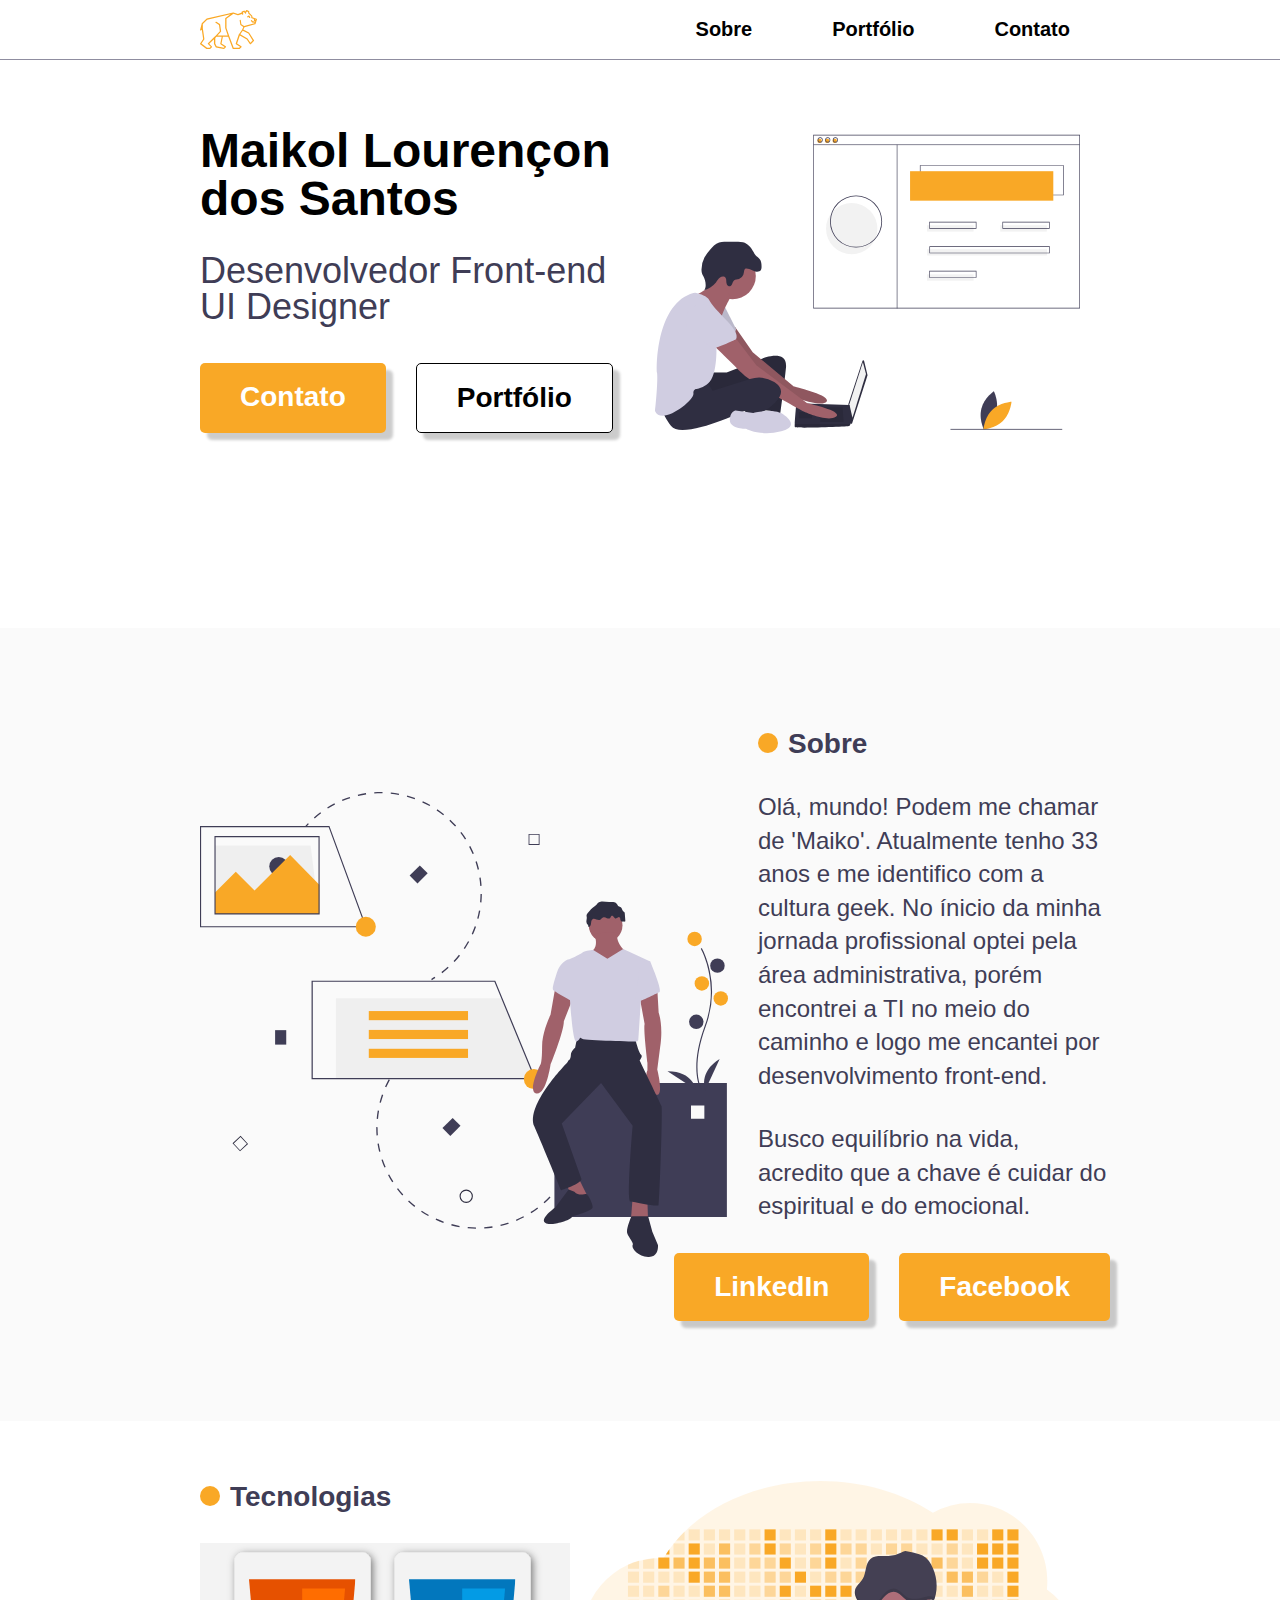
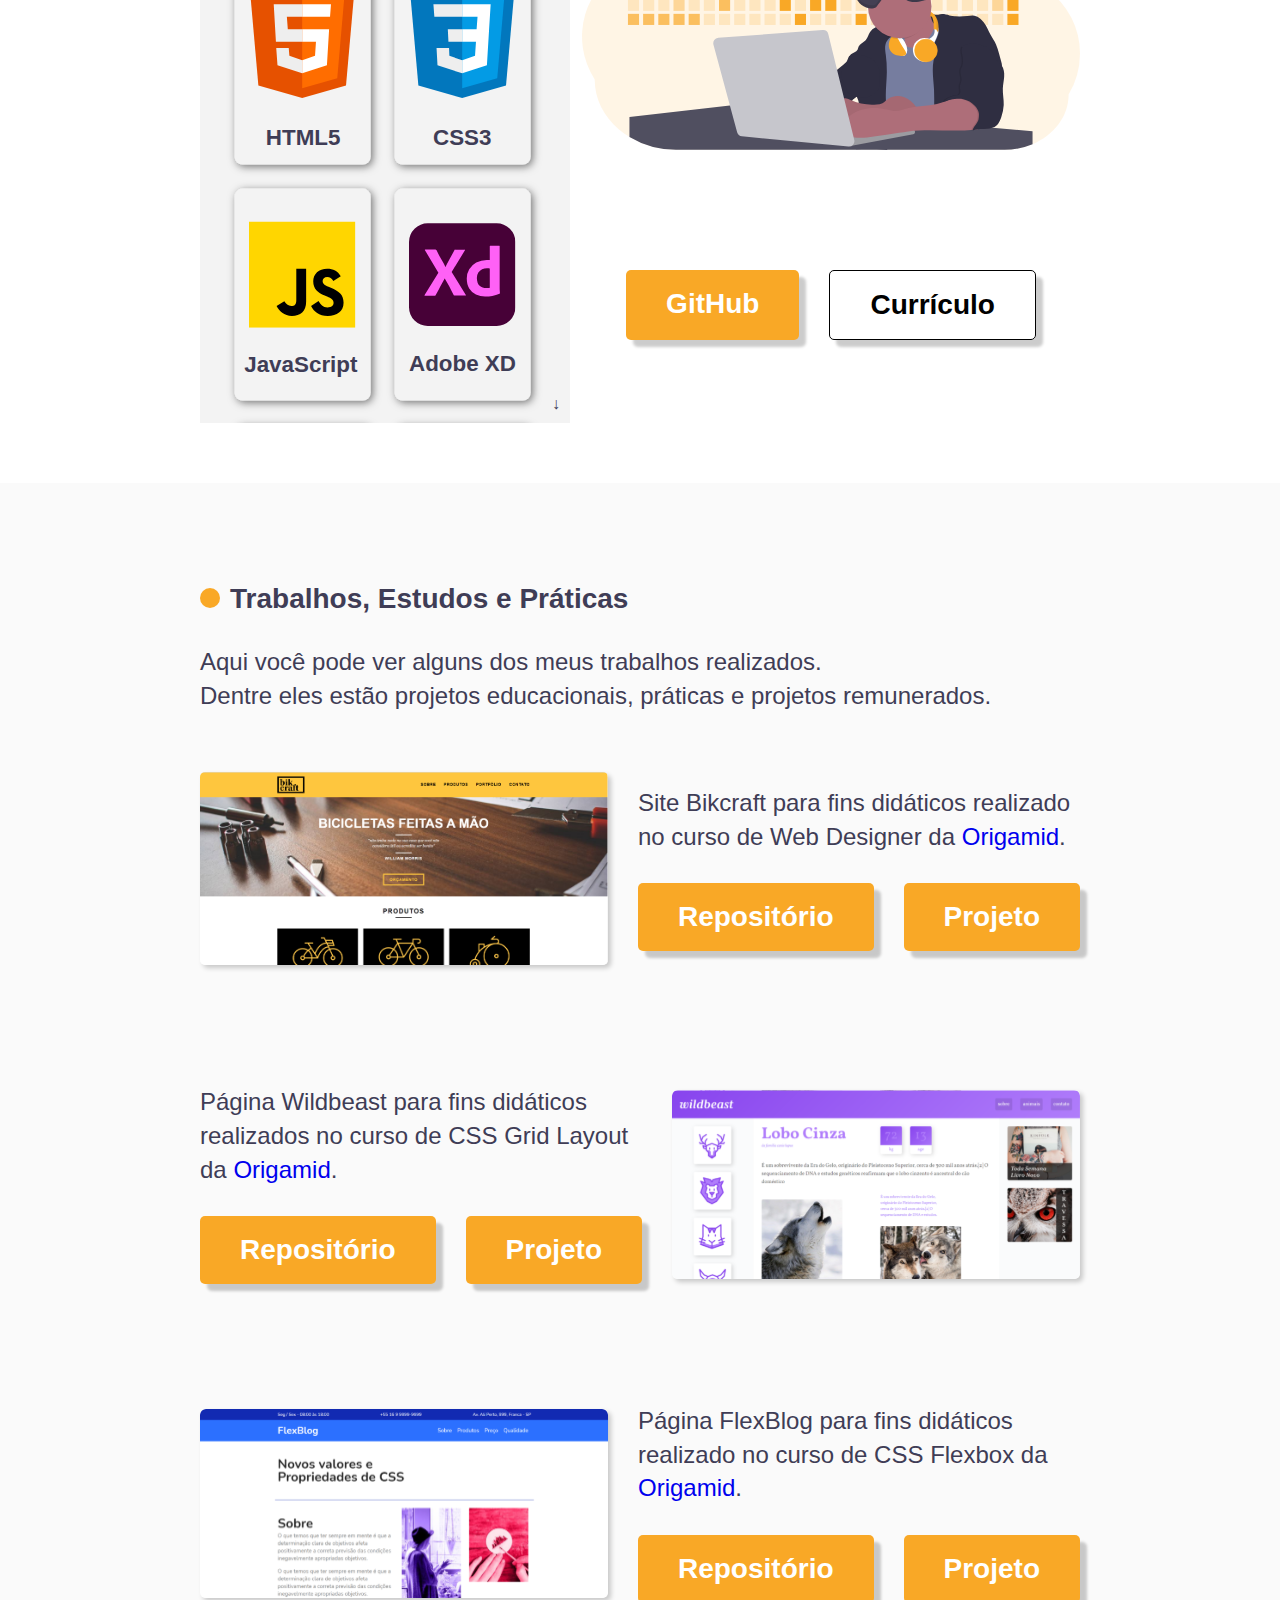
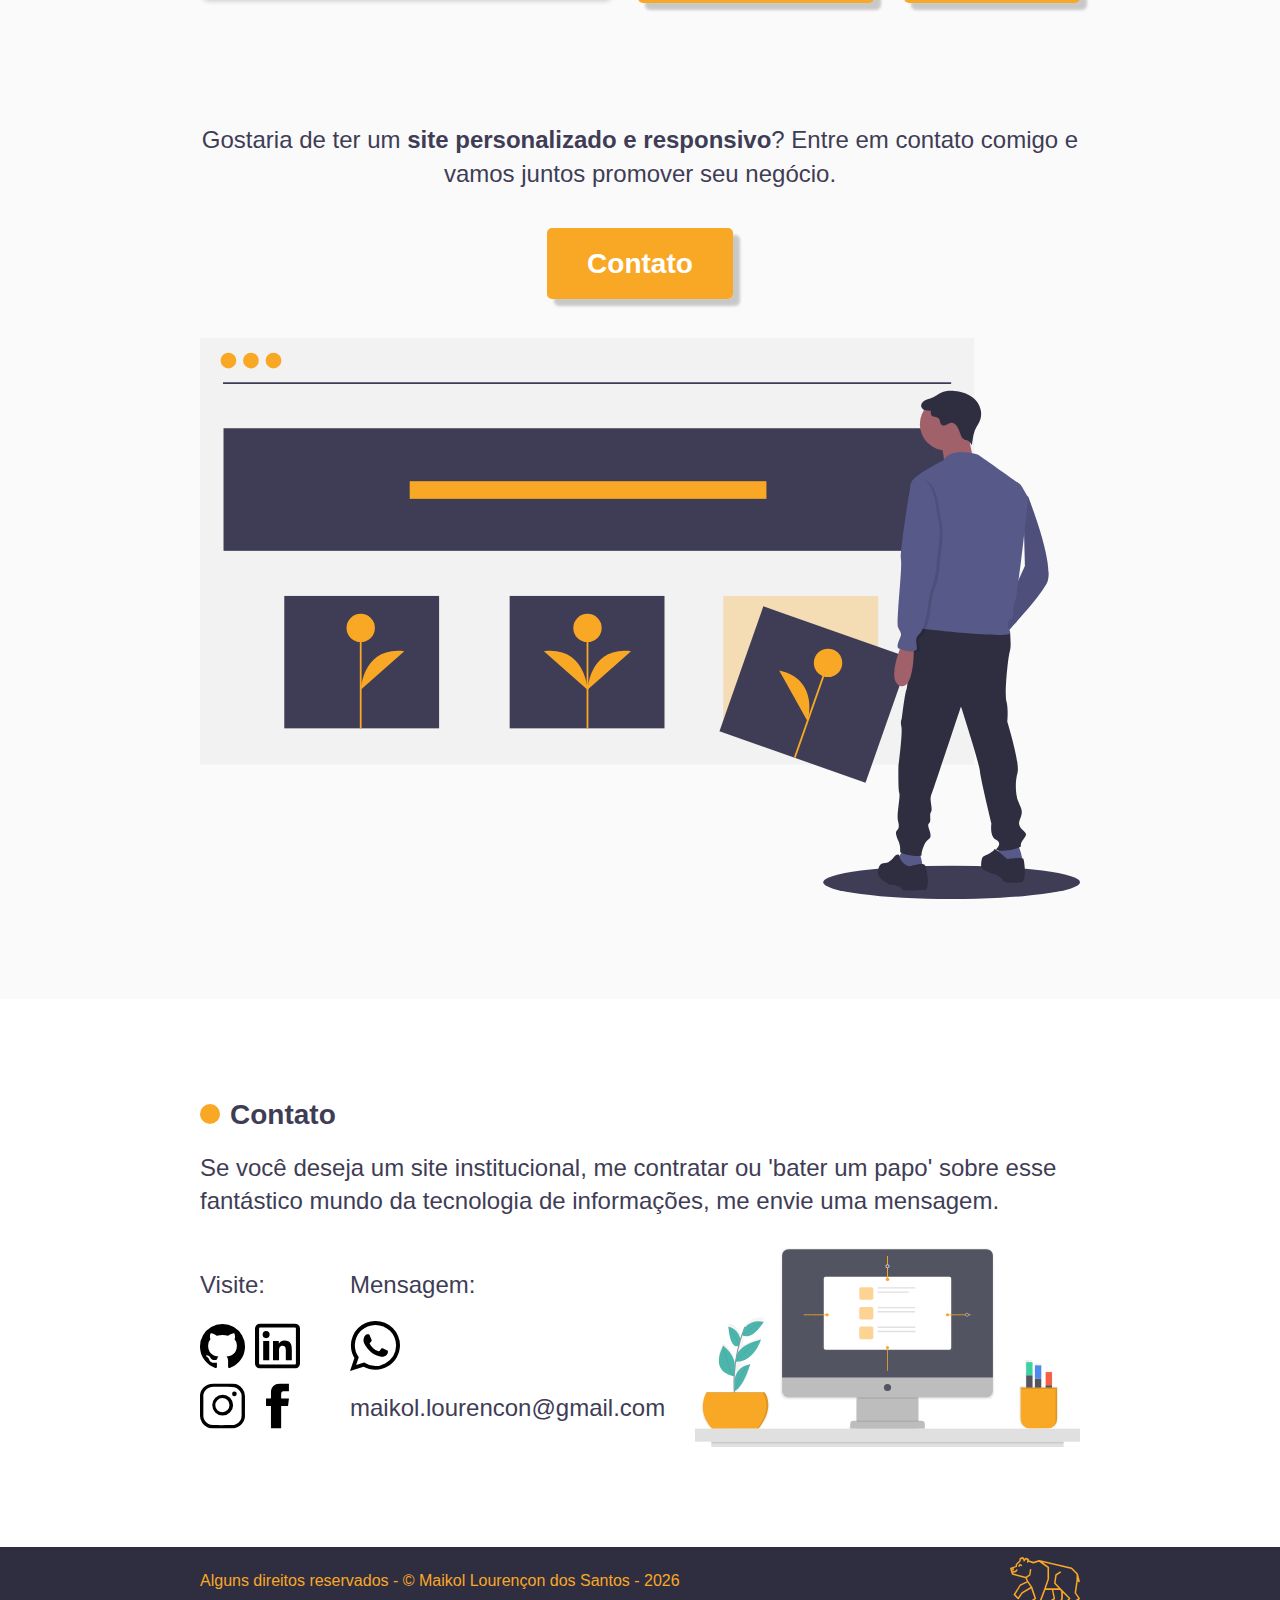
==== index.html @ 726e9184 "Update index.html" ====
<!DOCTYPE html>
<html lang="pt-br">
    <head>
        <meta charset="UTF-8">
        <meta name="viewport" content="width=device-width, initial-scale=1.0">
        <title>Maikol | Solicite já seu site | Franca - SP</title>
        <link rel="stylesheet" href="assets/css/style.css">
        <link rel="shortcut icon" href="favicon.png" type="image/x-icon">
    </head>
    <body>
        <header class="header container">
            <a href="index.html"><img src="assets/img/bear-walking.svg" alt="Página Inicial"></a>
            <nav class="menu">
                <ul>
                    <li><a href="#sobre">Sobre</a></li>
                    <li><a href="#portfolio">Portfólio</a></li>
                    <li><a href="#contato">Contato</a></li>
                </ul>
            </nav>
        </header>

    
        <section class="intro container">
            <div class="title">
                <h1>Maikol Lourençon dos Santos</h1>
                <span>Desenvolvedor Front-end <br> UI Designer</span>
            </div>
            <div class="btns-intro">
                <a href="#contato" class="btn">Contato</a>
                <a href="#portfolio" class="btn btn-raw">Portfólio</a>
            </div>
            <img class="img-intro" src="assets/img/home.svg" alt="Criação de Sites">
        </section>

        <section class="sobre container" id="sobre">
            <div class="sobre-desc">
                <h2>Sobre</h2>
                <p>Olá, mundo! Podem me chamar de 'Maiko'. Atualmente tenho <span id="my-age">00</span> anos e me identifico com a cultura geek. No ínicio da minha jornada profissional optei pela área administrativa, porém encontrei a TI no meio do caminho e logo me encantei por desenvolvimento front-end.</p>
                <p>Busco equilíbrio na vida, acredito que a chave é cuidar do espiritual e do emocional.</p>
            </div>
            <div class="btns-sobre">
                <a href="https://www.linkedin.com/in/maikol-lourencon/" target="_blank" class="btn">LinkedIn</a>
                <a href="https://www.facebook.com/MaikolLourenconSantos/" target="_blank" class="btn">Facebook</a>
            </div>
            <img class="img-sobre" src="assets/img/sobre-1.svg" alt="Sobre Maikol Lourençon dos Santos">
        </section>

        <section class="tec container">
            <div class="tools">
                <h2>Tecnologias</h2>
                <div class="tools-list">
                    <abbr title="HTML5">
                        <img class="html "src="assets/img/tools/html-icon.svg" alt="HTML5">
                    </abbr>
                    <abbr title="CSS3">
                        <img class="css" src="assets/img/tools/css-icon.svg" alt="CSS3">
                    </abbr>
                    <abbr title="JavaScript">
                        <img src="assets/img/tools/js-icon.svg" alt="JavaScript">
                    </abbr>
                    <abbr title="Adobe XD">
                        <img src="assets/img/tools/xd-icon.svg" alt="Adobe XD">
                    </abbr>
                    <abbr title="SASS">
                        <img src="assets/img/tools/sass-icon.svg" alt="SASS">
                    </abbr>
                    <abbr title="MySQL">
                        <img src="assets/img/tools/mysql-icon.svg" alt="MySQL">
                    </abbr>
                    <abbr title="GitHub Desktop">
                        <img src="assets/img/tools/ghd-icon.svg" alt="GitHub Desktop">
                    </abbr>
                </div>
            </div>
            <img class="img-tec" src="assets/img/tec.svg" alt="Trabalhando com GitHub">
            <div class="btns-tec">
                <a href="https://github.com/MaikolSantos" target="_blank" class="btn">GitHub</a>
                <a href="assets/download/curriculo.pdf" download="curriculo.pdf" type="application/pdf" target="_blank" class="btn btn-raw">Currículo</a>
            </div>
        </section>

        <section class="projects container" id="portfolio">
            <h2>Trabalhos, Estudos e Práticas</h2>
            <p>Aqui você pode ver alguns dos meus trabalhos realizados.<br>Dentre eles estão projetos educacionais, práticas e projetos remunerados.</p>
            
            <div class="job-done">
                <img class="img-project" src="assets/img/bikcraft.svg" alt="Bickcraft">
                <p class="info-project">Site Bikcraft para fins didáticos realizado no curso de Web Designer da <a href="https://www.origamid.com/" target="_blank">Origamid</a>.</p>
                <div class="btns-project">
                    <a class="btn" href="https://github.com/MaikolSantos/origamid-bikcraft/tree/main/bikcraft" target="_blank">Repositório</a>
                    <a href="https://bikcraft.com/" class="btn" target="_blank">Projeto</a>
                </div>
            </div>
            <div class="job-done">
                <img class="img-project" src="assets/img/wildbeast.svg" alt="Wildbeast">
                <p class="info-project">Página Wildbeast para fins didáticos realizados no curso de CSS Grid Layout da <a href="https://www.origamid.com/" target="_blank">Origamid</a>.</p>
                <div class="btns-project">
                    <a class="btn" href="https://github.com/MaikolSantos/wildbeast-grid-layout" target="_blank">Repositório</a>
                    <a href="https://maikolsantos.github.io/wildbeast-grid-layout/" class="btn" target="_blank">Projeto</a>
                </div>
            </div>
            <div class="job-done">
                <img class="img-project" src="assets/img/flexblog.svg" alt="FlexBlog">
                <p class="info-project">Página FlexBlog para fins didáticos realizado no curso de CSS Flexbox da <a href="https://www.origamid.com/" target="_blank">Origamid</a>.</p>
                <div class="btns-project">
                    <a class="btn" href="https://github.com/MaikolSantos/css-flexbox-origamid" target="_blank">Repositório</a>
                    <a href="https://maikolsantos.github.io/css-flexbox-origamid/" class="btn" target="_blank">Projeto</a>
                </div>
            </div>

            <div class="info">
                <p>Gostaria de ter um <strong>site personalizado e responsivo</strong>? Entre em contato comigo e vamos juntos promover seu negócio.</p>
                <a class="btn" href="#contato">Contato</a>
                <img src="assets/img/potfolio.svg" alt="Portfólio">
            </div>
        </section>

        <section class="contact container" id="contato">
            <h2>Contato</h2>
            <p>Se você deseja um site institucional, me contratar ou 'bater um papo' sobre  esse fantástico mundo da tecnologia de informações, me envie uma mensagem.</p>

            
            <div class="container-contact">
                <div class="visit">
                    <p>Visite:</p>
                    <div class="social">
                        <a href="https://github.com/MaikolSantos" class="github" target="_blank"><img  src="assets/img/social/github-icon.svg" alt="GitHub"></a>
                        <a href="https://www.linkedin.com/in/maikol-lourencon/" class="linkedin" target="_black"><img  src="assets/img/social/linkedin-icon.svg" alt="LinkedIn"></a>
                        <a href="https://www.instagram.com/maikol_lourencon/" class="instagram" target="_blank"><img src="assets/img/social/instagram-icon.svg" alt="Instagram"></a>
                        <a href="https://www.facebook.com/MaikolLourenconSantos/" class="facebook" target="_blank"><img src="assets/img/social/facebook-icon.svg" alt="Facebook"></a>
                    </div>
                </div>
        
                <div class="mensage">
                    <p>Mensagem:</p>
                    <a href="https://api.whatsapp.com/send?phone=5516981988786&text=E%20aí,%20Maikol!%20Beleza?!" target="_blank"><img src="assets/img/social/whatsapp-icon.svg" alt="Whatsapp"></a>
                    <p class="email">maikol.lourencon@gmail.com</p>
                </div>
        
                <img class="img-contact" src="assets/img/contato.svg" alt="Contato">
            </div>
        </section>

        <footer class="footer container">
                <p>Alguns direitos reservados - © Maikol Lourençon dos Santos - <span id="current-year">1970</span> </p>
                <a href="index.html"><img src="assets/img/bear-walking-reverse.svg" alt="Página Inicial"></a>
        </footer>

        <script src="assets/js/script.js"></script>
        
    </body>
</html>
---- assets/css/style.css ----
:root {
    --primary-orange: #f9a826; 
    --second-orange: #e79a1f;   
    --third-orange: #ffb53d;
    --primary-grey: #2F2E41;
    --second-grey: #3F3D56;
    --third-grey: #8f8da0;
}

/* Reset */
* {
    box-sizing: border-box;
    margin: 0;
    padding: 0;
}

body {
    font-family: Arial, Helvetica, sans-serif;
    color: black;
}

ul {
    list-style: none;
}

a {
    text-decoration: none;
}

img {
    display: block;
    max-width: 100%;
}

/* Gerais */
.container {
    padding: 0px 200px;
}

p {
    font-size: 1.5em;
    line-height: 1.4;
    color: var(--second-grey);
}

.btn {
    color: white;
    background: var(--primary-orange);
    font-size: 1.75em;
    line-height: 1;
    font-weight: bold;
    padding: 20px 40px;
    border-radius: 5px;
    box-shadow: 7px 7px 3px 0px rgba(0, 0, 0, 0.2);
}

.btn:hover {
    background: var(--third-orange);
    box-shadow: 5px 5px 3px 0px rgba(0, 0, 0, 0.2);
}

.btn + .btn {
    margin-left: 30px;
}

.btn-raw {
    background: transparent;
    color: black;
    border: 1px solid black ;
    
}

.btn-raw:hover {
    background: transparent;
    color: var(--primary-orange);
    border: 1px solid var(--primary-orange);
    box-shadow: 5px 5px 3px 0px rgba(249, 168, 38, 0.5);
}

h2 {
    font-size: 1.75em;
    color: var(--second-grey);
    font-weight: bold;
}

h2::before {
    content: '';
    display: inline-block;
    width: 20px;
    height: 20px;
    margin-right: 10px;
    border-radius: 50%;
    background: var(--primary-orange);
}

@keyframes arrow-bottom {
    from {
        bottom: 20px;
    } to {
        bottom: 10px;
    }
}

@keyframes arrow-right {
    from {
        right: 20px;
    } to {
        right: 10px;
    }
}

/* Header */

.header {
    grid-area: header;
    display: flex;
    justify-content: space-between;
    padding-top: 10px;
    padding-bottom: 10px;
    align-items: center;
    border-bottom: 1px solid var(--third-grey);
    position: fixed;
    top: 0;
    z-index: 10;
    width: 100%;
    background: white;
}


.header .menu ul{
    display: flex;
}

.header .menu li + li{
    margin-left: 60px;
}

.header .menu a {
    color: black;
    font-size: 1.25em;
    font-weight: bold;
    padding: 10px;
}

.header .menu a:hover {
    color: var(--primary-orange);
    transition: .1s ease-out;
}


/* Introdução */
.intro {
    margin-top: 120px;
    display: grid;
    grid-template-columns: minmax(300px, 1fr) minmax(400px, 1fr);
    column-gap: 30px;
    grid-template-areas: 
    "title img-intro"
    "btns-intro img-intro"
    ;
    align-items: center;
}


/* Título */
.intro .title {
    grid-area: title;
    max-width: 470px;
}

.intro .title h1 {
    font-size: 3em;
    line-height: 1;
    margin-bottom: 30px;
}

.intro span {
    grid-area: espec;
    font-size: 2.25em;
    line-height: 1;
    color: var(--second-grey);
}

/* Botões */
.intro .btns-intro {
    grid-area: btns-intro;
    display: flex;
    align-self: start;
    margin-top: 30px;
}

/* Imagem Introdução */
.intro .img-intro {
    grid-area: img-intro;
    align-self: start;
}

/* Sobre */

.sobre {
    display: grid;
    grid-template-columns: 60% 40%;
    grid-template-areas: 
    "img-sobre sobre-desc"
    "img-sobre btns-sobre"
    "img-sobre btns-sobre"
    ;
    gap: 30px;
    padding-top: 100px;
    padding-bottom: 100px;
    margin-top: 180px;
    background: rgba(0, 0, 0, 0.02);
}

.sobre-desc {
    grid-area: sobre-desc;
}

.sobre-desc p {
    margin-top: 30px;
}

.btns-sobre {
    grid-area: btns-sobre;
    display: flex;
    align-self: end;
    justify-self: end;
}

.img-sobre {
    grid-area: img-sobre;
    align-self: center;
}

/* Tecnologias */
.tec {
    margin-top: 60px;
    margin-bottom: 60px;
    display: grid;
    grid-template-columns: 40% minmax(350px, 700px);
    column-gap: 30px;
    grid-template-areas: 
    "tools img-tec"
    "tools btns-tec"
    "tools ..."
    ;
}

.tools {
    grid-area: tools;
}

.tools-list {
    display: flex;
    flex-wrap: wrap;
    justify-content: center;
    width: 370px;
    height: 480px;
    background: rgb(243, 243, 243);
    margin-top: 30px;
    overflow-y: auto;
    position: relative;
}

.tools-list::after {
    content: '↓';
    position: absolute;
    right: 10px;
    bottom: 10px;
    color: var(--second-grey);
    animation: arrow-bottom .5s ease-in 0s infinite alternate;
}

.tools-list img {
    width: 160px;
}

.img-tec {
    display: block;
    grid-area: img-tec;
}

.btns-tec {
    grid-area: btns-tec;
    display: flex;
    justify-content: center;
    margin-top: 120px;
    align-self: end;
}

/* Projetos */
.projects {
    padding-top: 100px;
    padding-bottom: 100px;
    background: rgba(0, 0, 0, 0.02);
}

.projects p {
    margin: 30px 0px 60px;
}

.projects .job-done p {
    margin: 0px;
}

.job-done .info-project a:hover {
    color: var(--primary-orange);
}

.projects .job-done:nth-child(odd) {
    display: grid;
    grid-template-columns: 2fr 1fr;
    grid-template-areas: 
    "img-project info-project"
    "img-project btns-project"
    ;
    justify-content: space-between;
    gap: 30px;
    margin-bottom: 120px;
}

.projects .job-done:nth-child(even) {
    display: grid;
    grid-template-columns: 1fr 2fr;
    grid-template-areas: 
    "info-project img-project"
    "btns-project img-project "
    ;
    justify-content: space-between;
    gap: 30px;
    margin-bottom: 120px;
}

.img-project {
    grid-area: img-project;
    box-shadow: 3px 3px 5px 0px rgba(0, 0, 0, 0.2);
    border-radius: 5px;
    align-self: center;
    min-width: 310px;
}

.info-project {
    grid-area: info-project;
    align-self: end;
}

.btns-project {
    grid-area: btns-project;
    display: flex;
    align-items: flex-start;
}

.projects .info {
    text-align: center;
}

.projects .info img {
    margin: 60px auto 0 auto;
}

/* Contato */
.contact {
    padding-top: 100px;
    padding-bottom: 100px;
}

.contact p {
    margin: 20px 0;
}

.contact .container-contact{
    display: grid;
    grid-template-columns: 120px 1fr minmax(320px, 2fr);
    column-gap: 30px;
    margin-top: 30px;
    align-items: start;
}


.contact .visit .social {
    display: grid;
    grid-template-columns: 1fr 1fr;
    grid-template-areas: 
    "github linkedin"
    "instagram facebook"
    ;
    max-width: 100px;
    gap: 10px;
    justify-content: center;
}

.contact .visit .social img {
    width: 50px;
    height: 50px;
}

.contact .visit .social .github {
    grid-area: github;
}

.contact .visit .social .linkedin {
    grid-area: linkedin;
}

.contact .visit .social .instagram {
    grid-area: instagram;
}

.contact .visit .social .facebook {
    grid-area: facebook;
}


.contact .mensage img {
    width: 50px;
    height: 50px;
}

.container-contact > img {
    width: 100%;
}

/* Footer */
.footer {
    display: flex;
    justify-content: space-between;
    align-items: center;
    padding: 10px 200px;
    background: var(--primary-grey);
}

.footer > p {
    font-size: 1em;
    color: var(--primary-orange);
}

.footer img {
    margin-left: 10px;
}

@media (max-width: 1260px) {
    .container {
        padding: 10px 100px;
    }

    .sobre, .projects, .contact {
        padding-top: 100px;
    }
}


@media (max-width: 1110px){
    .intro .btns-intro {
        margin-right: 60px;
        margin-top: 60px;
    }

    .btn p { 
        font-size: 1em;
    }

    .intro .img-intro {
        align-self: start;
    }

    .sobre {
        grid-template-columns: minmax(auto-fill, 1fr) minmax(auto-fill, 2fr);
        grid-template-areas: 
        "img-sobre sobre-desc"
        "btns-sobre btns-sobre"
        ;
        padding-top: 100px;
        padding-bottom: 100px;
        margin-top: 180px;
        background: rgba(0, 0, 0, 0.02);
    }

    .btns-sobre {
        justify-self: center;
    }

    .tec {
        grid-template-columns: minmax(auto-fill, 1fr) minmax(auto-fill, 1fr);
    }

    .tools-list {
        width: 230px;
        height: 280px;
    }

    .tools-list::after {    
        right: 2px;
    }

    .tools-list img {
        width: 100px;
    }

}

@media (max-width: 960px) {
    .container {
        padding: 10px 50px;
    }
    .sobre {
        grid-template-columns: minmax(auto-fill, 1fr) minmax(auto-fill, 2fr);
        grid-template-areas: 
        "img-sobre sobre-desc"
        "btns-sobre sobre-desc"
        "btns-sobre sobre-desc "
        ;
        padding-top: 100px;
        padding-bottom: 100px;
        margin-top: 180px;
        background: rgba(0, 0, 0, 0.02);
    }
    .btns-sobre {
        align-self: end;
        justify-self: end;
    }

    .projects {
        padding-top: 100px;
    }

    .contact {
        padding-top: 90px;
    }
}

@media (max-width: 900px) {
    .container {
        padding: 10px 20px;
    }

    .sobre {
        padding-top: 100px;
    }

    .projects {
        padding-top: 100px;
    }

    .btns-project {
        flex-wrap: wrap;
        justify-content: flex-start;
    }

    .btns-project a:nth-child(even) {
        margin-top: 15px;
        margin-left: 0px;
    }

    .contact {
        padding-top: 90px;
    }

    .contact .container-contact{
        grid-template-columns: 170px 350px;
        grid-template-areas: 
        "visit mensage"
        "img-contact img-contact"
        ;
        justify-content: center;
    }

    .img-contact {
        grid-area: img-contact;
        justify-self: center;
        margin-top: 30px;
    }
}

@media (max-width: 760px) {
    .intro {
        column-gap: 0;
        margin-top: 80px;
        grid-template-columns: 1fr 2fr;
        column-gap: 20px;
        grid-template-areas: 
            "title img-intro"
            "btns-intro btns-intro"
        ;
    }

    .intro .img-intro {
        align-self: end;
    }

    .intro .btns-intro {
        align-self: center;
        justify-self: center;
        margin-top: 60px;
        margin-right: 0;
    }

    .sobre {
        display: grid;
        grid-template-columns: 1fr;
        grid-template-areas: 
        "sobre-desc"
        "img-sobre"
        "btns-sobre"
        ;
        padding-top: 90px;
    }

    .btns-sobre {
        justify-self: center;
    }

    .tec {
        grid-template-columns: minmax(auto-fill, 1fr) minmax(auto-fill, 1fr);
        grid-template-areas: 
        "tools img-tec"
        "btns-tec btns-tec"
        ;
        row-gap: 30px;
    }

    .img-tec {
        align-self: center;
    }

    .btns-tec {
        margin-top: 0;
        justify-self: center;
    }

    .projects {
        padding-top: 90px;
    }

    .projects .job-done:nth-child(odd) {
        grid-template-columns: 1fr;
        grid-template-areas: 
        "info-project"
        "img-project"
        "btns-project"
        ;
    }
    
    .projects .job-done:nth-child(even) {
        grid-template-columns: 1fr;
        grid-template-areas: 
        "info-project"
        "img-project"
        "btns-project"
        ;
    }

    .btns-project {
        justify-self: center;
    }

    .btns-project a:nth-child(even) {
        margin-top: 0px;
        margin-left: 15px;
    }

    .contact {
        padding-top: 90px;
    }

}

@media (max-width: 680px) {
    .intro {
        grid-template-columns: 1fr;
        grid-template-areas: 
            "title"
            "img-intro"
            "btns-intro"
        ;
    }

    .tec {
        grid-template-columns: 1fr;
        grid-template-areas: 
        "tools"
        "img-tec"
        "btns-tec"
        ;
    }

    .tools-list {
        width: 100%;
        height: 200px;
        overflow-y: auto;
        /* overflow-x: scroll; */
        position: relative;
        align-content: flex-start;
    }
    
    /* .tools-list::after {
        content: '→';
        position: absolute;
        right: 10px;
        top: 2px;
        color: var(--second-grey);
        animation: arrow-right .5s ease-in 0s infinite alternate;
    } */

    .contact {
        padding-top: 90px;
    }

}

@media (max-width: 560px) {
    .intro .title h1 {
        font-size: 2em;
    }

    .intro span {
        font-size: 1.75em;
    }

    h2 {
        font-size: 1.25em;
    }

    .header .menu li + li{
        margin-left: 20px;
    }

    .sobre {
        margin-top: 60px;
    }

    .contact .container-contact{
        grid-template-columns: 1fr;
        grid-template-areas: 
        "visit"
        "mensage"
        "img-contact"
        ;
        justify-items: center;
    }

    .contact .container-contact p {
        text-align: center;
    }

    .contact .container-contact img {
        margin: 0 auto;
    }

}

@media (max-width: 490px) {
    .header {
        flex-wrap: wrap;
        justify-content: center;
    }

    .header .menu li + li{
        margin-left: 10px;
    }

    .header img {
        max-width: 50px;
        margin-bottom: 10px;
    }

    .btn {
        font-size: 1em;
        padding: 15px 30px;
    }

    .btn + .btn {
        margin-left: 10px;
    }

    .title {
        text-align: center;
        margin-top: 15px;
        margin-bottom: 15px;
    }

    p {
        font-size: 1em;
        line-height: 1.4;
        color: var(--second-grey);
    }

    .sobre {
        margin-top: 60px;
    }

    .projects .job-done:nth-child(odd) {
        margin-bottom: 60px;
    }
    
    .projects .job-done:nth-child(even) {
        margin-bottom: 60px;
    }

    .contact {
        padding-top: 90px;
    }
}
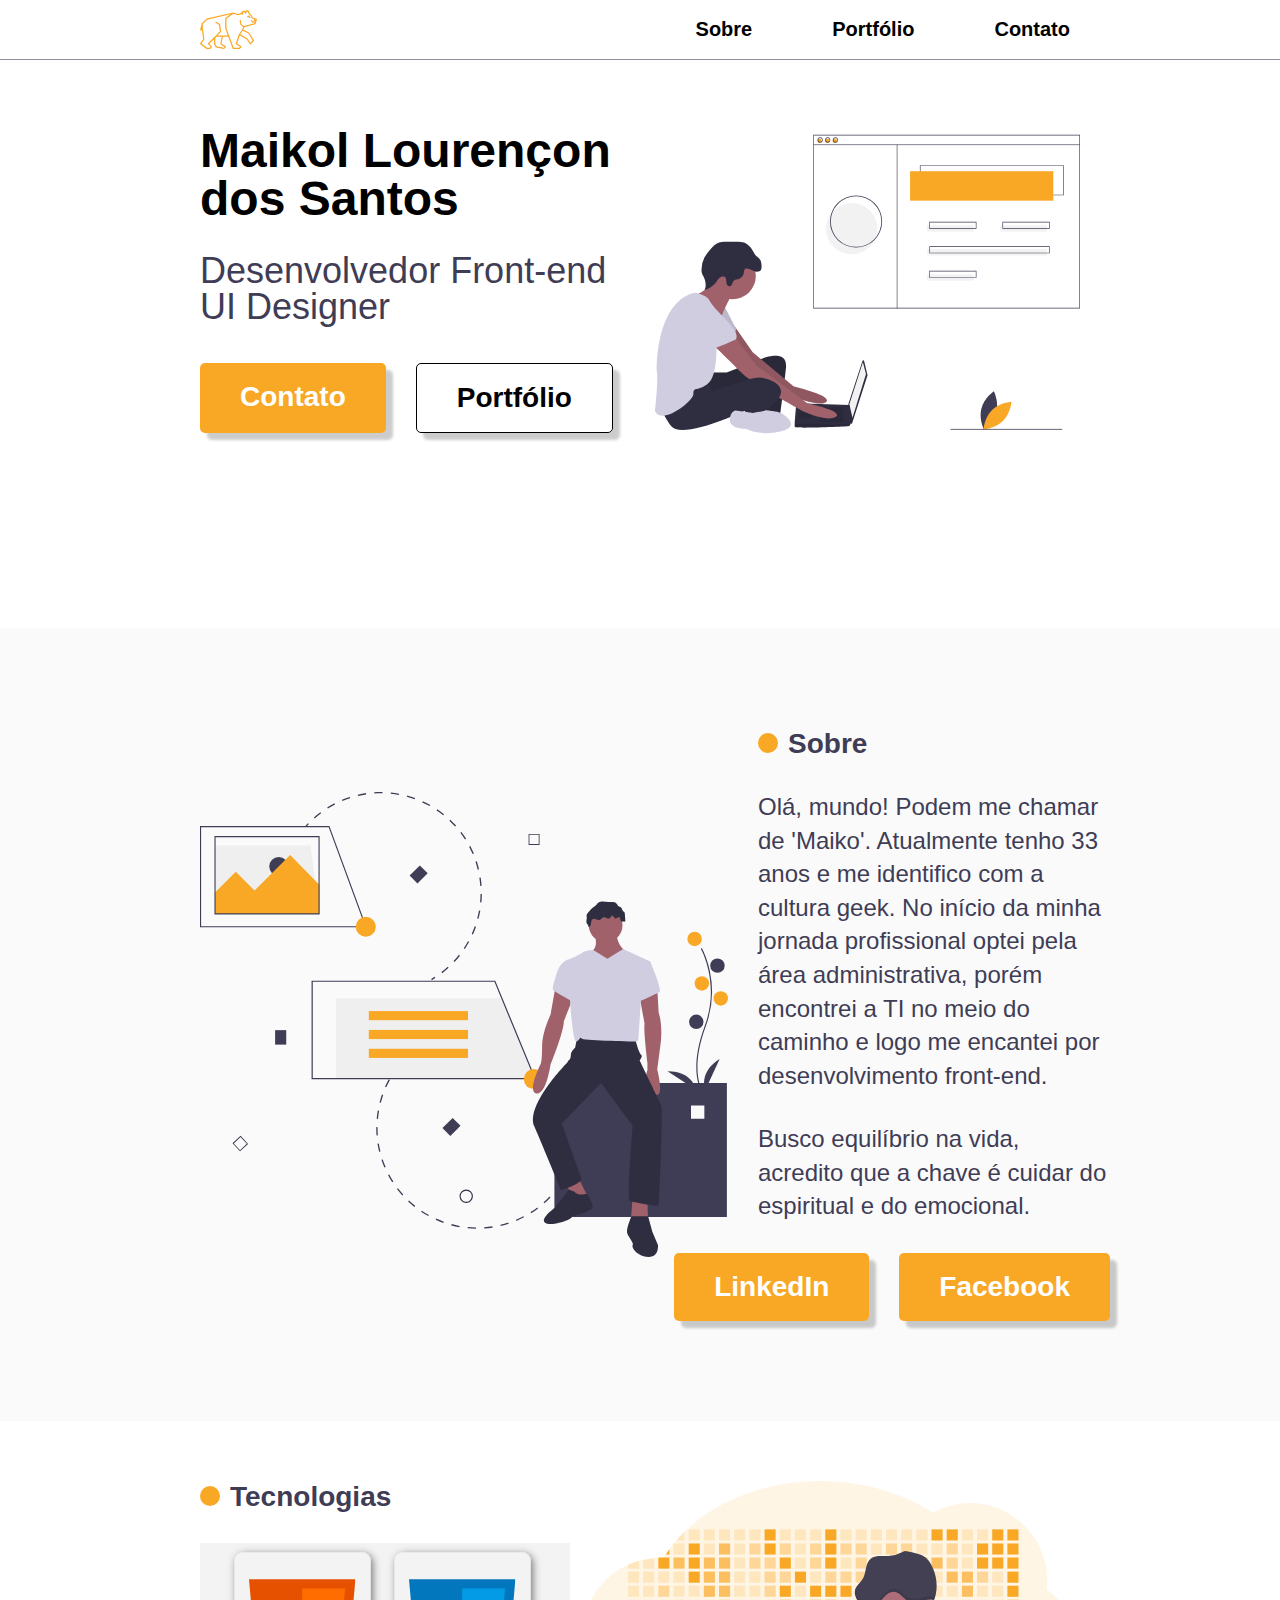
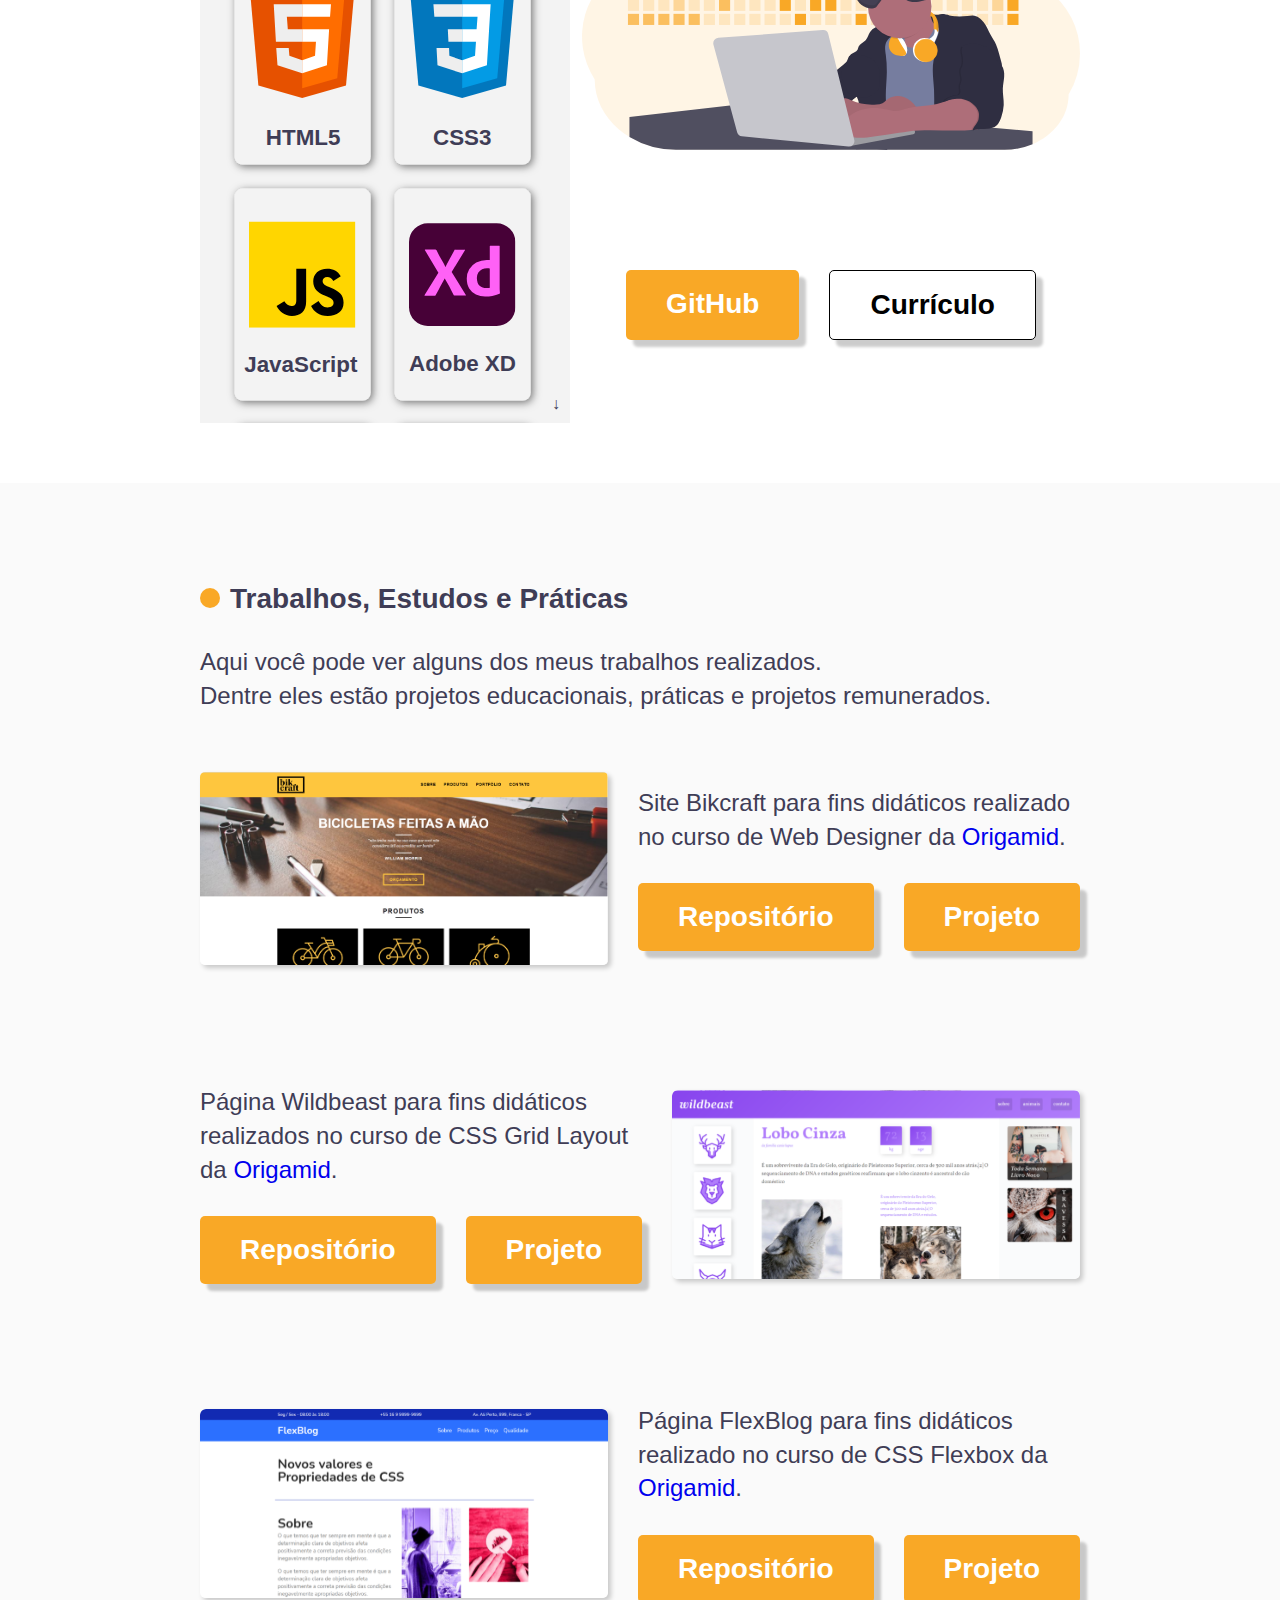
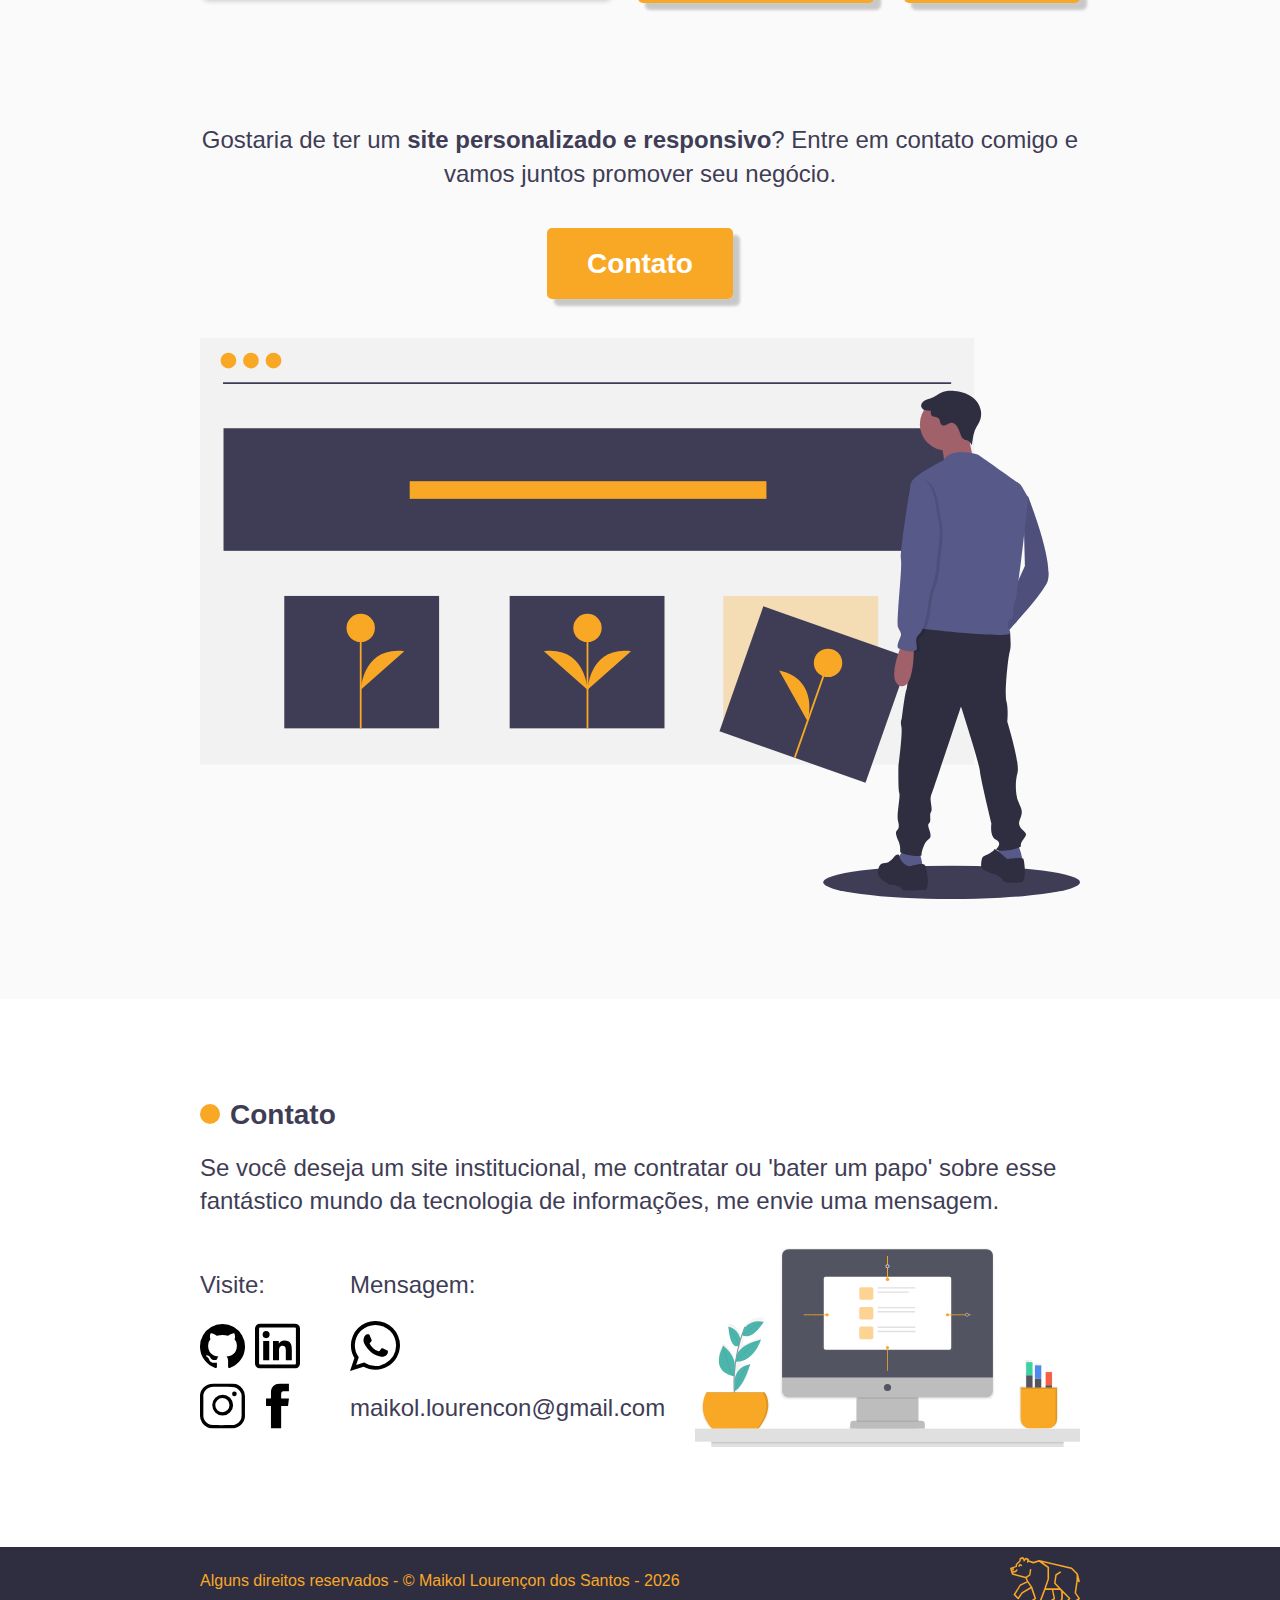
==== commit 7b057a72: "update" ====
--- a/index.html
+++ b/index.html
@@ -35,7 +35,7 @@
         <section class="sobre container" id="sobre">
             <div class="sobre-desc">
                 <h2>Sobre</h2>
-                <p>Olá, mundo! Podem me chamar de 'Maiko'. Atualmente tenho <span id="my-age">00</span> anos e me identifico com a cultura geek. No ínicio da minha jornada profissional optei pela área administrativa, porém encontrei a TI no meio do caminho e logo me encantei por desenvolvimento front-end.</p>
+                <p>Olá, mundo! Podem me chamar de 'Maiko'. Atualmente tenho <span id="my-age">00</span> anos e me identifico com a cultura geek. No início da minha jornada profissional optei pela área administrativa, porém encontrei a TI no meio do caminho e logo me encantei por desenvolvimento front-end.</p>
                 <p>Busco equilíbrio na vida, acredito que a chave é cuidar do espiritual e do emocional.</p>
             </div>
             <div class="btns-sobre">
@@ -87,8 +87,8 @@
                 <img class="img-project" src="assets/img/bikcraft.svg" alt="Bickcraft">
                 <p class="info-project">Site Bikcraft para fins didáticos realizado no curso de Web Designer da <a href="https://www.origamid.com/" target="_blank">Origamid</a>.</p>
                 <div class="btns-project">
-                    <a class="btn" href="https://github.com/MaikolSantos/origamid-bikcraft/tree/main/bikcraft" target="_blank">Repositório</a>
-                    <a href="https://bikcraft.com/" class="btn" target="_blank">Projeto</a>
+                    <a class="btn" href="https://github.com/MaikolSantos/origamid-bikcraft" target="_blank">Repositório</a>
+                    <a href="https://maikolsantos.github.io/origamid-bikcraft/" class="btn" target="_blank">Projeto</a>
                 </div>
             </div>
             <div class="job-done">
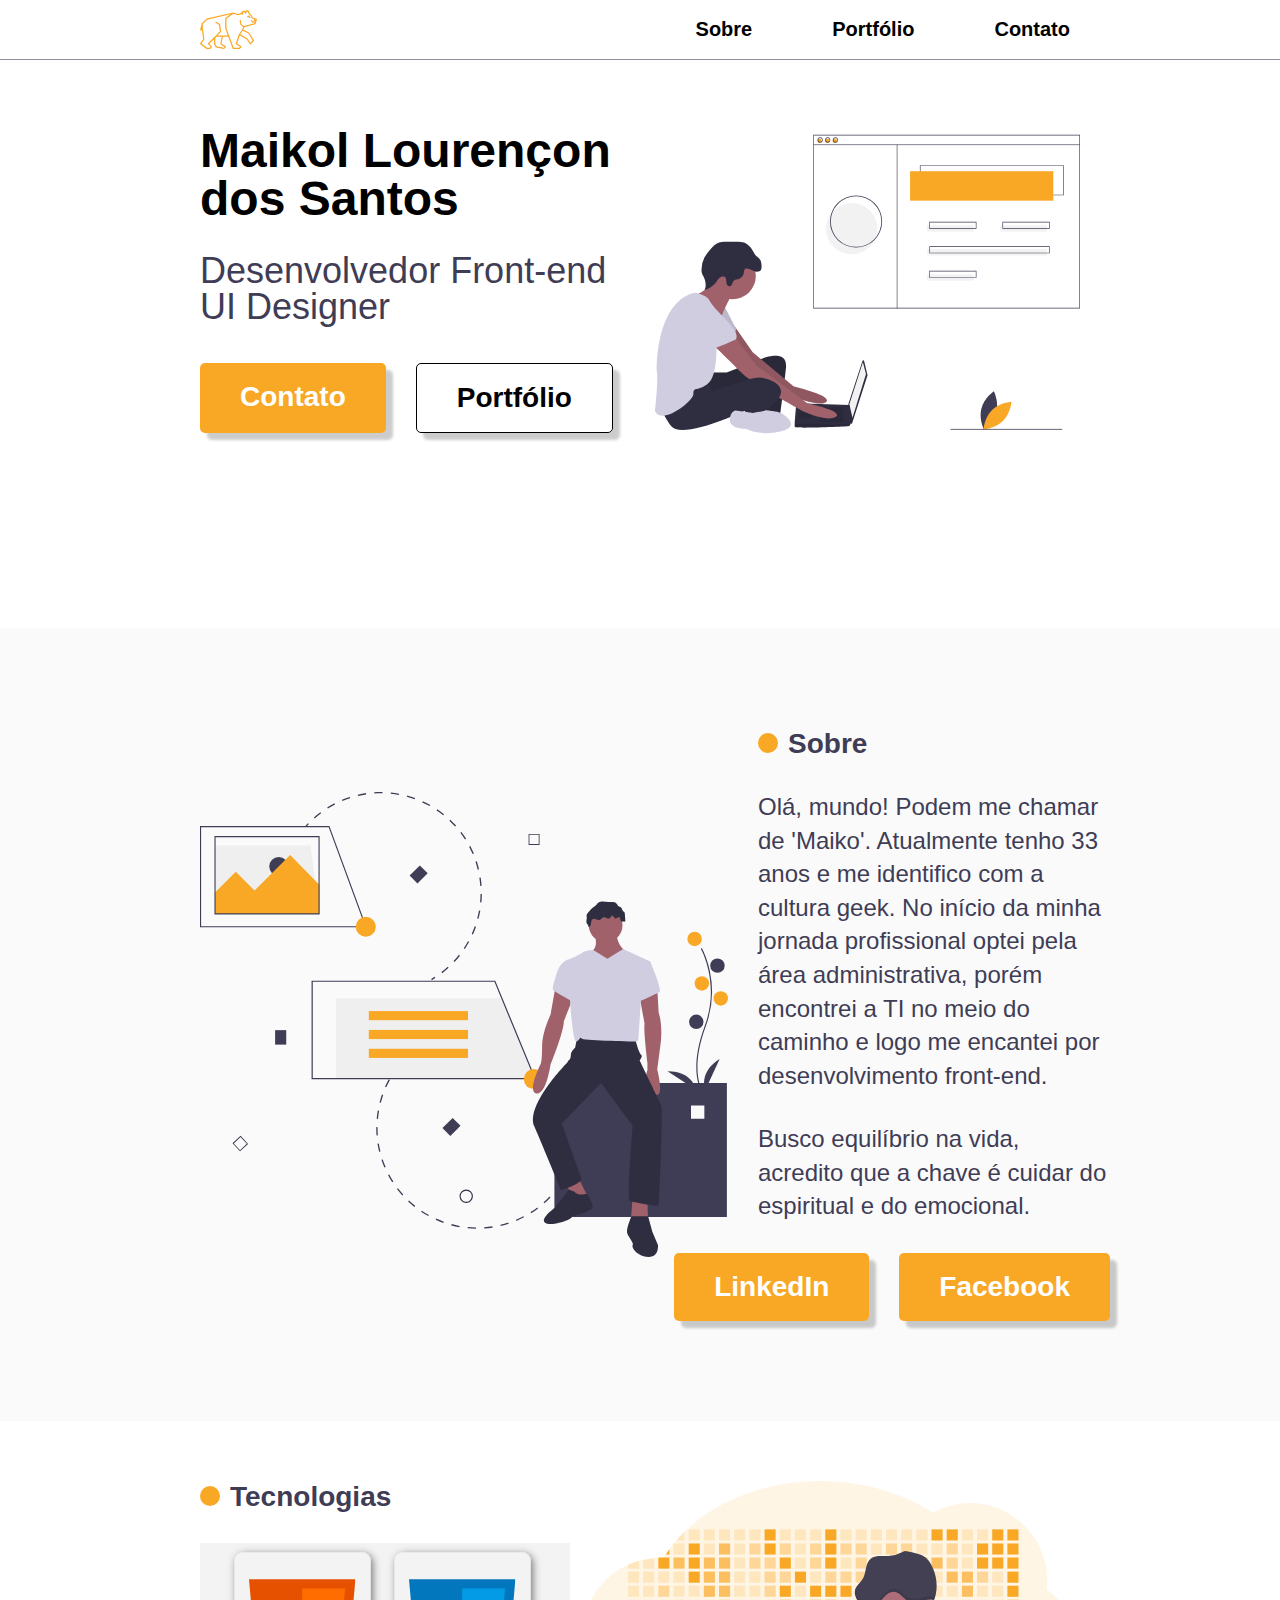
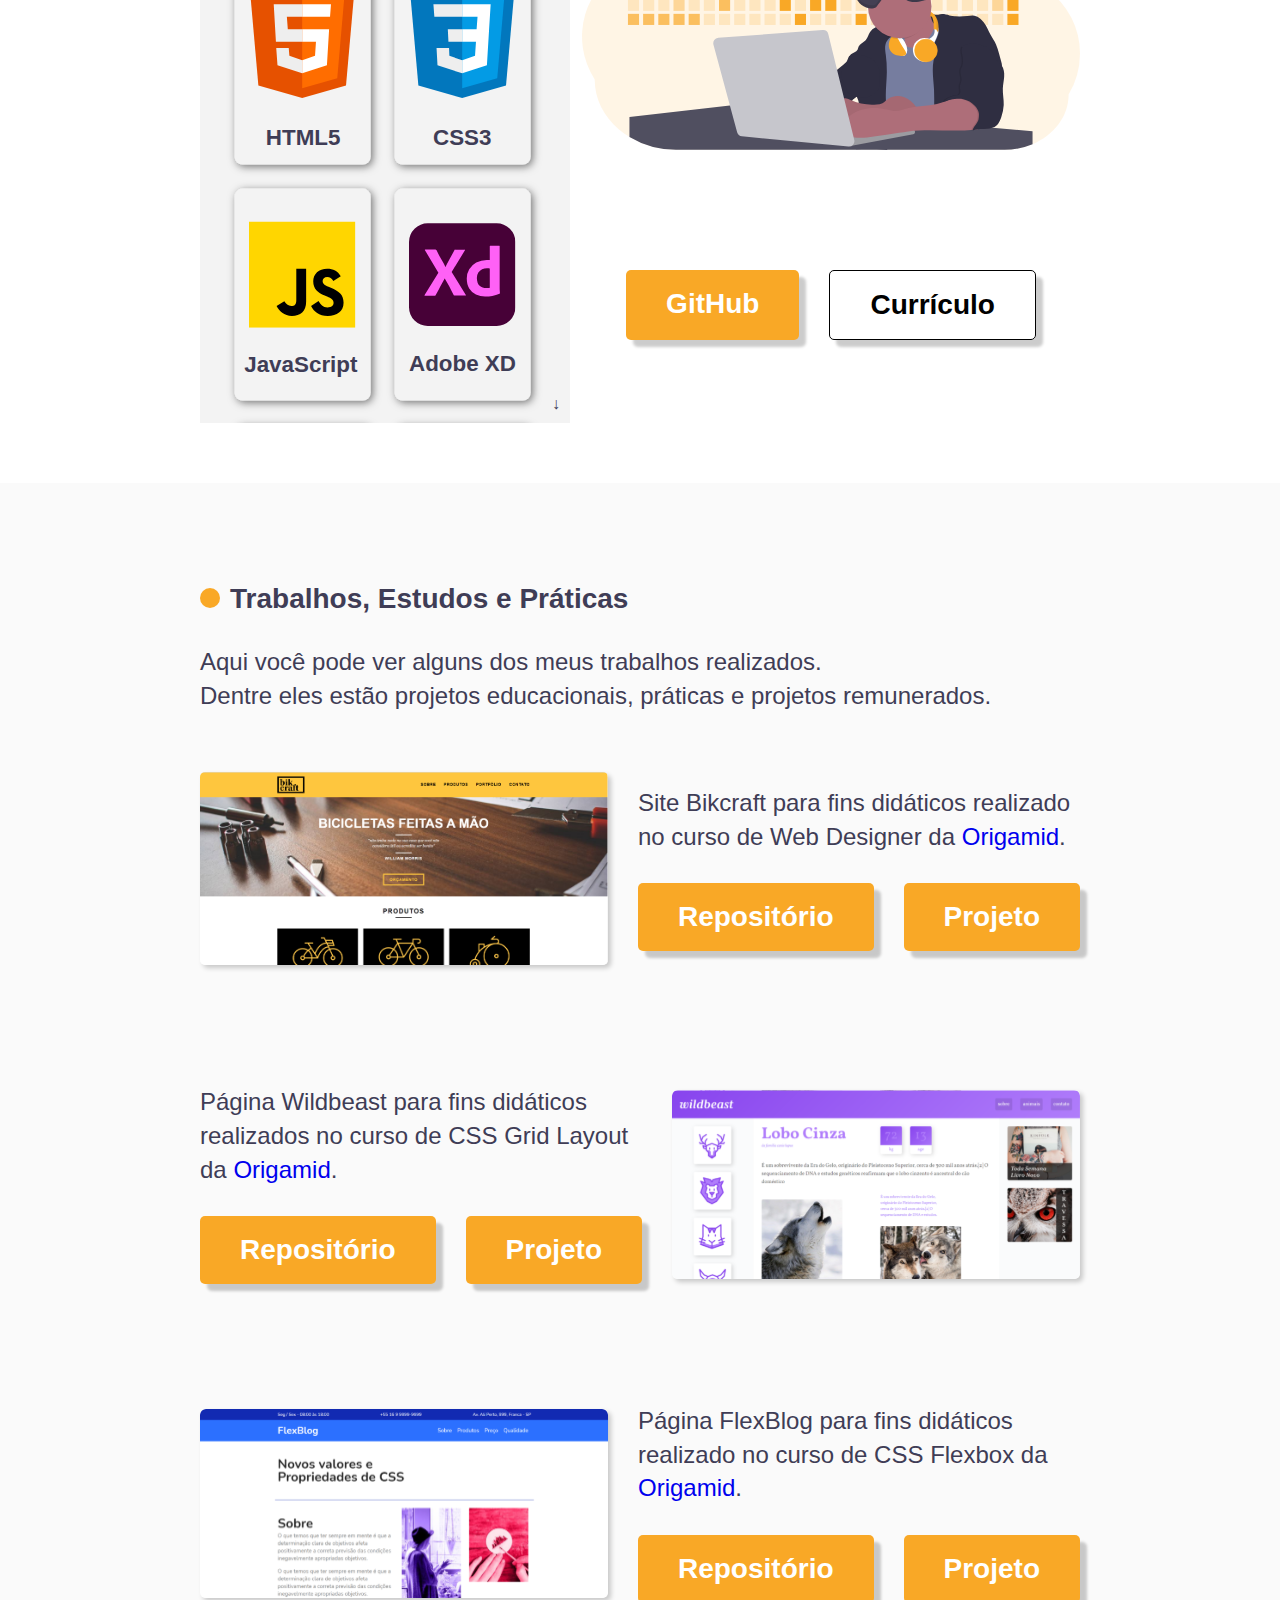
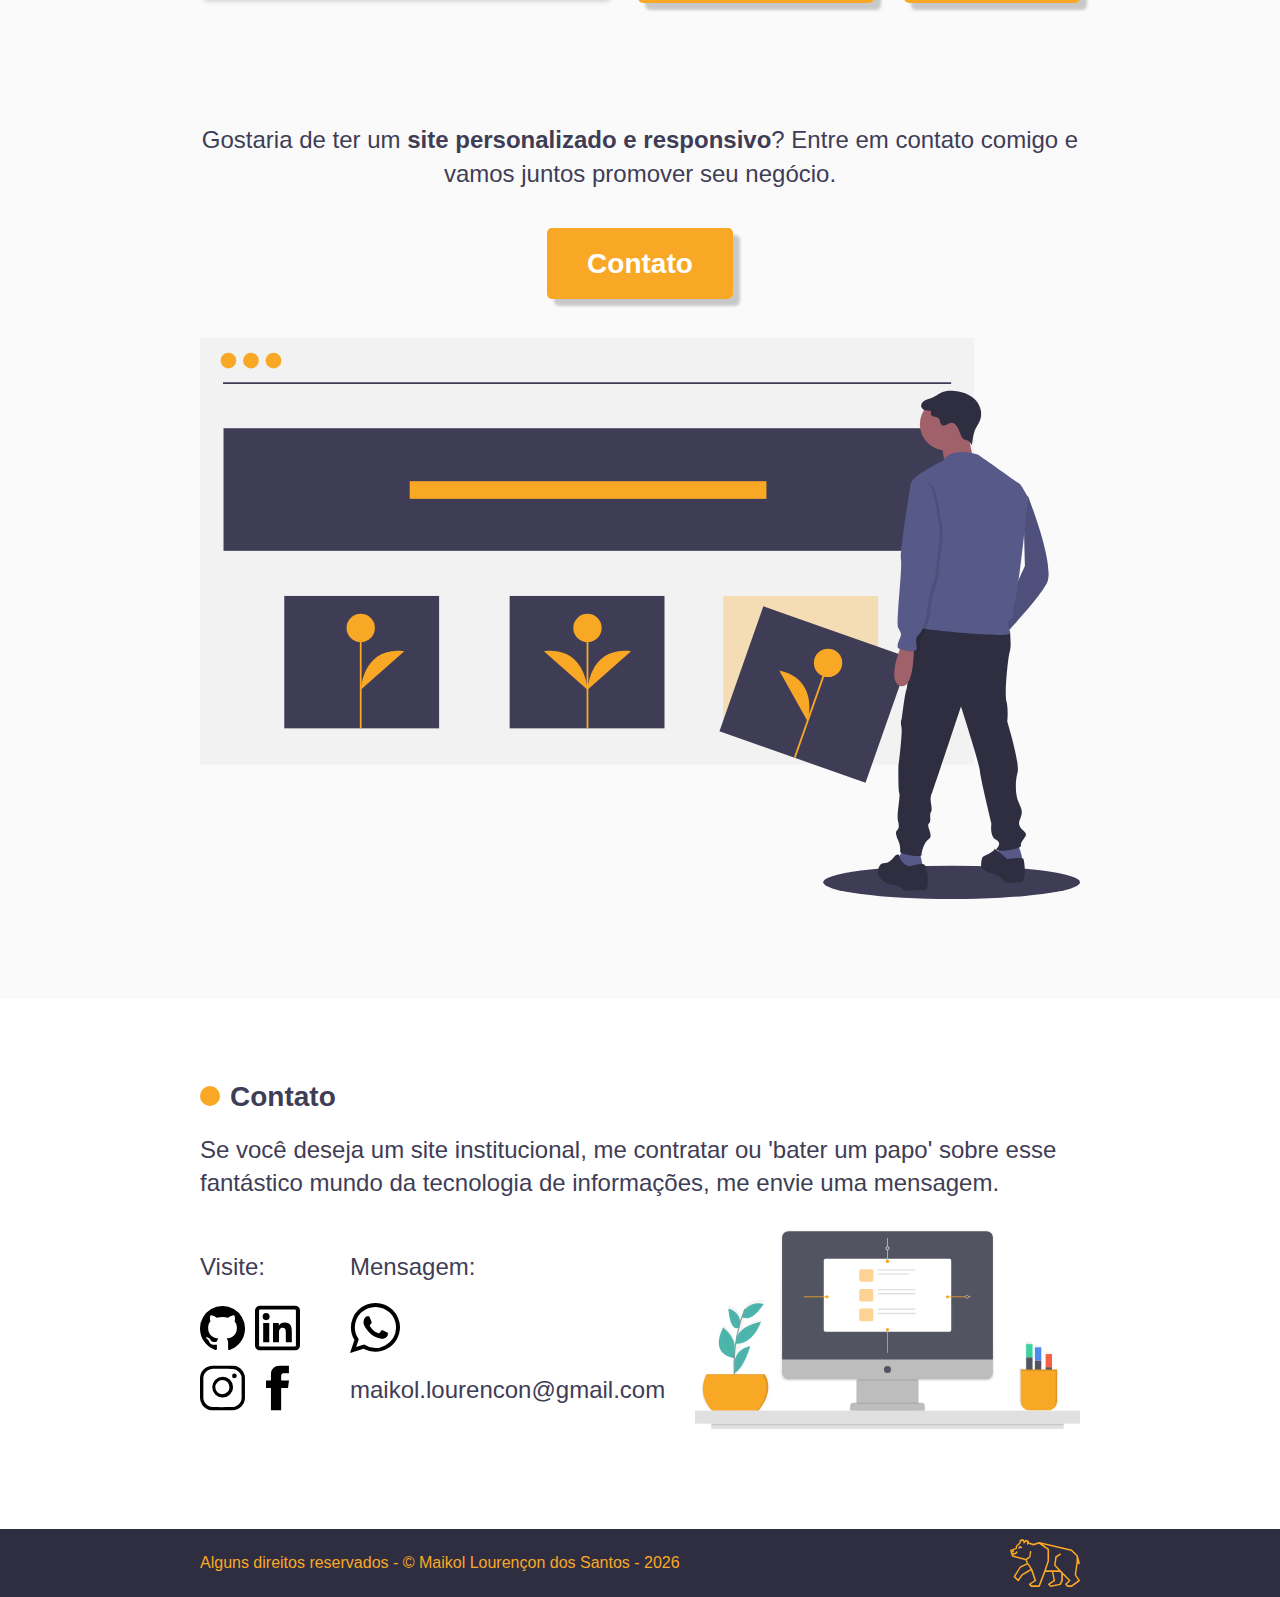
==== commit bc50be5d: "modify scroll home" ====
--- a/index.html
+++ b/index.html
@@ -3,13 +3,15 @@
     <head>
         <meta charset="UTF-8">
         <meta name="viewport" content="width=device-width, initial-scale=1.0">
-        <title>Maikol | Solicite já seu site | Franca - SP</title>
+        <meta name="author" content="Maikol Lourençon dos Santos">
+        <meta name="description" content="Estudante de desenvolvimento de sistemas com foco em Front-end">
+        <title>Maikol Lourençon dos Santos</title>
         <link rel="stylesheet" href="assets/css/style.css">
         <link rel="shortcut icon" href="favicon.png" type="image/x-icon">
     </head>
     <body>
         <header class="header container">
-            <a href="index.html"><img src="assets/img/bear-walking.svg" alt="Página Inicial"></a>
+            <a href="#home"><img src="assets/img/bear-walking.svg" alt="Página Inicial"></a>
             <nav class="menu">
                 <ul>
                     <li><a href="#sobre">Sobre</a></li>
@@ -20,7 +22,7 @@
         </header>
 
     
-        <section class="intro container">
+        <section class="intro container" id='home'>
             <div class="title">
                 <h1>Maikol Lourençon dos Santos</h1>
                 <span>Desenvolvedor Front-end <br> UI Designer</span>
@@ -143,7 +145,7 @@
 
         <footer class="footer container">
                 <p>Alguns direitos reservados - © Maikol Lourençon dos Santos - <span id="current-year">1970</span> </p>
-                <a href="index.html"><img src="assets/img/bear-walking-reverse.svg" alt="Página Inicial"></a>
+                <a href="#home"><img src="assets/img/bear-walking-reverse.svg" alt="Página Inicial"></a>
         </footer>
 
         <script src="assets/js/script.js"></script>
--- a/assets/css/style.css
+++ b/assets/css/style.css
@@ -12,6 +12,10 @@
     box-sizing: border-box;
     margin: 0;
     padding: 0;
+}
+
+html {
+    scroll-behavior: smooth; 
 }
 
 body {
@@ -150,7 +154,8 @@
 
 /* Introdução */
 .intro {
-    margin-top: 120px;
+    /* margin-top: 120px; */
+    padding-top: 120px;
     display: grid;
     grid-template-columns: minmax(300px, 1fr) minmax(400px, 1fr);
     column-gap: 30px;
@@ -360,7 +365,7 @@
 
 /* Contato */
 .contact {
-    padding-top: 100px;
+    padding-top: 82px;
     padding-bottom: 100px;
 }
 
